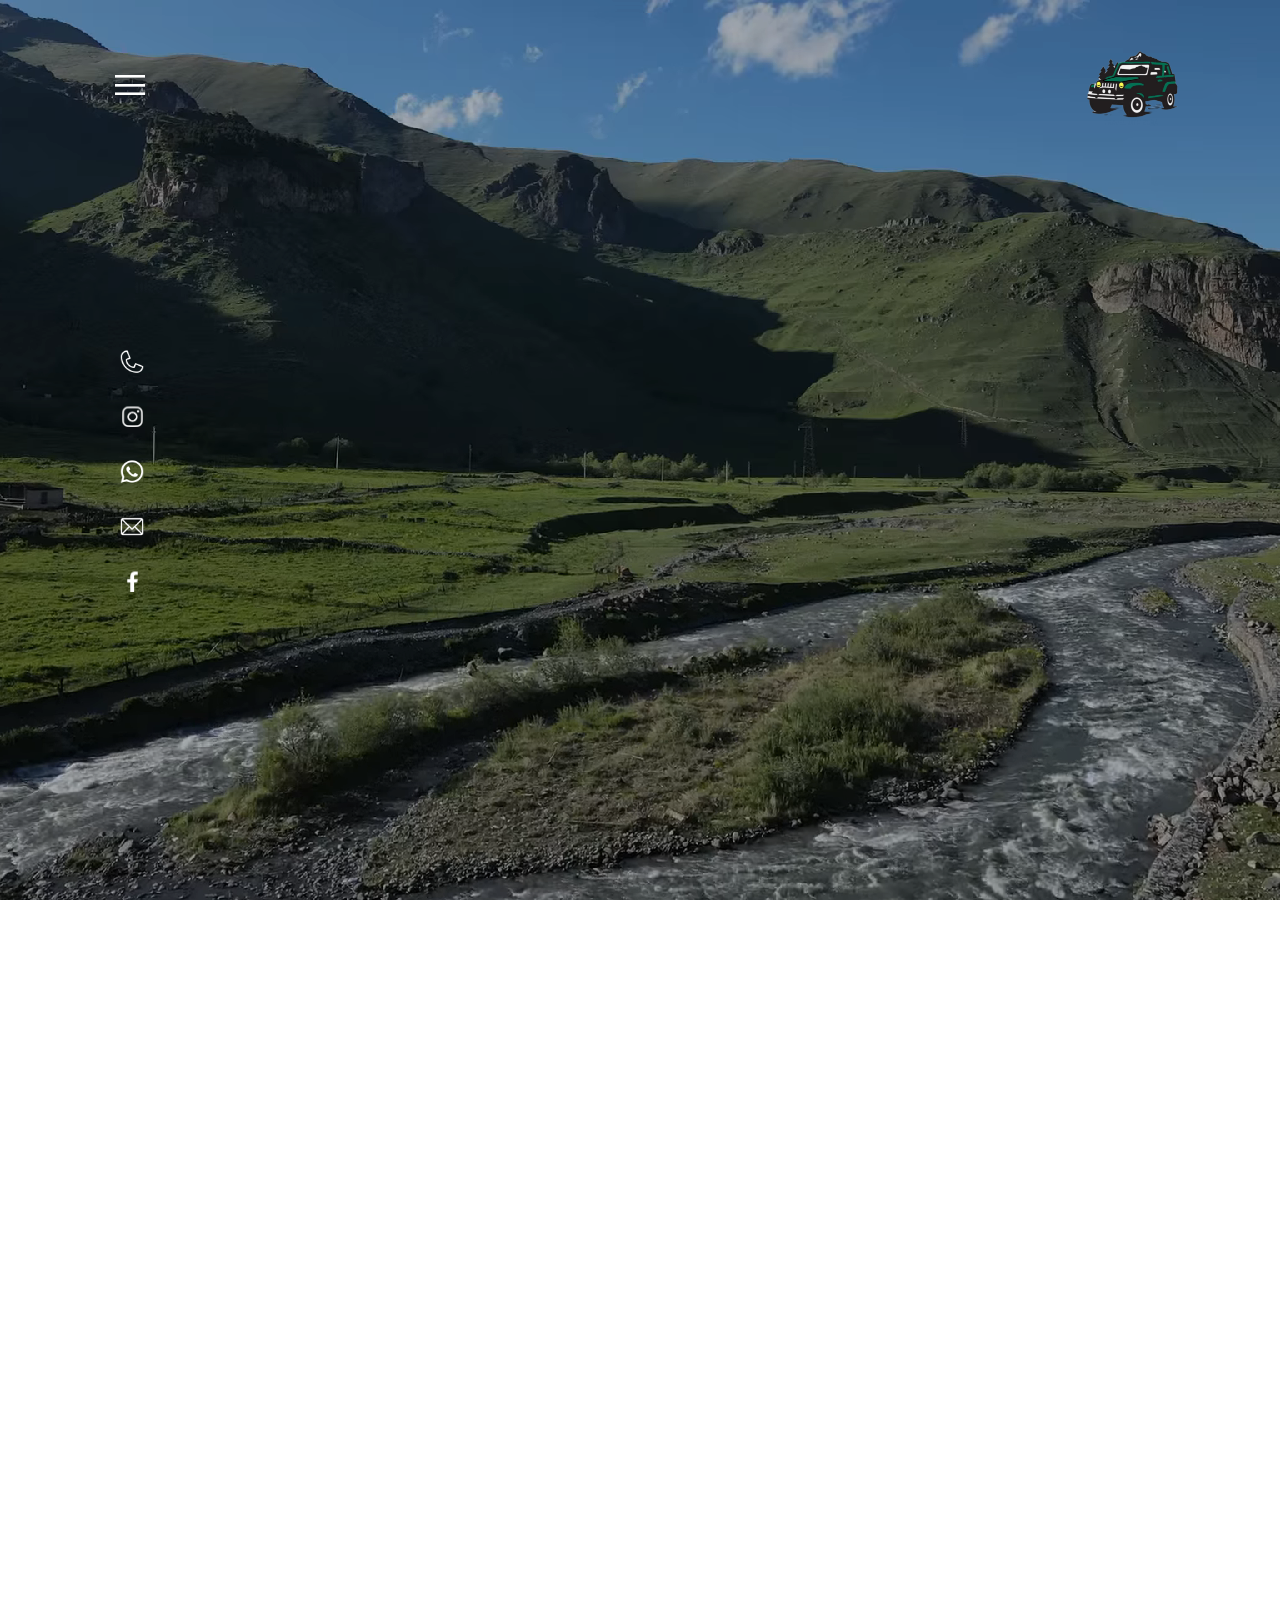
==== index.html @ bbb5bf5f "first commit" ====
<!DOCTYPE html>
<html lang="he" dir="rtl">

<head>
    <meta charset="UTF-8">
    <meta http-equiv="X-UA-Compatible" content="IE=edge">
    <meta name="viewport" content="width=device-width, initial-scale=1.0">
    <link rel="shortcut icon" type="image/png" href="img/camping.png">
    <!-- <meta name="description"
        content="סדנת ציור מנדלות בירושלים ובכל הארץ. סדנת ציור מנדלה. סדנת מנדלות בירושלים. שיעור ציור מנדלה. חוג ציור לילדים. סדנת ציור לילדים.">
    <meta name="keywords"
        content="סדנת ציור מנדלות, חוג ציור, סדנת ציור מנדלה, סדנת מנדלות בירושלים, שיעור ציור מנדלה, חוג ציור לילדים, טיפול באומנות, סדנת ציור לדתיים, סדנת ציור נפרדת, סדנת ציור ירושלים"> -->
    <link rel="stylesheet" href="css/style.css">
    <!-- <title>סדנת מנדלות בירושלים ובכל הארץ|ציור מנדלות|חוג ציור|סדנת ציור לילדים|</title> -->
    <title>טיולים בגאורגיה</title>
</head>

<body>

    <section class="showcase">
        <header>
            <img src="img/zura-logo.png" alt="">
            <a href="#" class="toggle"></a>
        </header>
        
        <video src="explore2.webm" muted loop autoplay></video>

        <div class="overlay"></div>

        <div class="text">
            <h2>מטיילים עם זורה</h2>
            <h3>נהג הטיולים שלכם בגאורגיה</h3>
            <p>
                נהג טיולים מנוסה שיהפוך את הטיול שלכם לחוויה אמיתית. מכיר היטב את השטח ויקח אתכם לכל
                יעד שתרצו בגאורגיה היפה. 
            </p>
            <a href="#">למידע והזמנות לחצו</a>
        </div>

        <div class="social-container">
            <ul class="social">
                <li><a href="tel:0546512208" class="differ-link"><img src="phone.png" alt=""></a></li>
                <li><a href="https://www.instagram.com/zurashatiri/?igshid=NTdlMDg3MTY%3D" target="_blank"><img src="instagram.png" alt=""></a></li>
                <li><a href="https://wa.me/972546512208?text=היי+זורה,+אשמח+לקבל+פרטים+על+טיולים+בגאורגיה,+אפשר+לשמוע+פרטים?+אשמח+שתחזור+אלי" class="differ-link"><img src="whatsapp.png" alt=""></a></li>
                <li><a href="mailto: zurabchik710@gmail.com" class="differ-link"><img src="email (1).png" alt=""></a></li>
                <li><a href="https://www.facebook.com/profile.php?id=100055292036579" target="_blank"><img src="facebook.png" alt=""></a></li>
            </ul>
        </div>

 
    </section>

    <div class="menu">
        <img src="img/zura-logo.png" alt="">
        <ul>
            <li><a href="#">בית</a></li>
            <li><a href="#">אודות</a></li>
            <li><a href="#">מקומות פופולרים</a></li>
            <li><a href="#">תמונות מטיולים</a></li>
            <li><a href="#">מטיילים מרוצים</a></li>
            <li><a href="#">מידע והזמנות</a></li>
        </ul>
    </div>

    <script>

        const menuToggle = document.querySelector('.toggle');
        const showcase = document.querySelector('.showcase');

        menuToggle.addEventListener('click', () => {
            menuToggle.classList.toggle('active');
            showcase.classList.toggle('active');
        })

    </script>



</body>

</html>
---- css/style.css ----
@import url('https://fonts.googleapis.com/css2?family=Noto+Sans+Hebrew:wght@400;500;600;800;900&display=swap');
* {
    box-sizing: border-box;
    padding: 0;
    margin: 0;
    text-decoration: none;
    font-family: 'Noto Sans Hebrew', sans-serif;
}

body {
    overflow: hidden;
}

.showcase {
    position: absolute;
    right: 0;
    width: 100%;
    min-height: 100vh;
    padding: 100px;
    padding-top: 70px;
    display: flex;
    justify-content: space-between;
    align-items: center;
    background: #111;
    color: #fff;
    z-index: 2;
    transition: 0.5s;
}

.showcase.active {
    right: -300px;
}

.showcase header {
    position: absolute;
    top: 0;
    left: 0;
    width: 100%;
    padding: 25px 100px;
    z-index: 1000;
    display: flex;
    align-items: center;
    justify-content: space-between;
}

header img {
    width: 120px;
    margin-right: -12px;
}

.logo {
    text-transform: uppercase;
    cursor: pointer;
}

.toggle {
    position: relative;
    width: 60px;
    height: 60px;
    background: url('menu.png');
    background-repeat: no-repeat;
    background-size: 30px;
    background-position: center;
    cursor: pointer;
}

.toggle.active {
    background: url('close.png');
    background-repeat: no-repeat;
    background-size: 22px;
    background-position: center;
}

.showcase video {
    position: absolute;
    top: 0;
    left: 0;
    width: 100%;
    height: 100%;
    object-fit: cover;
    opacity: 0.8;
}

.overlay {
    position: absolute;
    top: 0;
    left: 0;
    width: 100%;
    height: 100%;
}

.text {
    position: relative;
    z-index: 10;
    margin-top: 40px;
    transform: translateY(1000px);
    opacity: 0;
    animation: move 2s forwards ease-out;
}

.text h2 {
    font-size: 5em;
    font-weight: 800;
    line-height: 1em;
    text-transform: uppercase;
}

.text h3 {
    font-size: 4em;
    font-weight: 700;
    line-height: 1em;
    text-transform: uppercase;
}

.text p {
    font-size: 1.2em;
    margin: 20px 0;
    font-weight: 600;
    max-width: 700px;
}

.text a {
    display: inline-block;
    font-size: 1em;
    background: #fff;
    padding: 10px 30px;
    text-decoration: none;
    color: #111;
    margin-top: 10px;
    text-transform: uppercase;
    letter-spacing: 2px;
    transition: 0.2s;
}

.text a:hover {
    letter-spacing: 6px;
}

.social-container {
    padding: 100px;
    position: relative;
}

.social {
    position: absolute;
    left: 0;
    top: 0;
    z-index: 10;
    display: flex;
    flex-direction: column;
    justify-content: center;
    align-items: center;
}

.social li {
    list-style: none;
    height: 55px;
    display: flex;
    align-items: center;
    justify-content: center;
}

.social li a {
    display: inline-block;
    filter: invert(1);
    margin-right: 20px;
    transform: scale(0.5);
    transition: 0.5s;
}

.social li a.differ-link {
    transform: scale(0.35);
}

.social li a:hover {
    transform: scale(0.5) translateY(-15px);
}

.social li a.differ-link:hover {
    transform: scale(0.35) translateY(-15px);
}

.menu {
    position: absolute;
    top: 0;
    left: 0;
    width: 300px;
    height: 100%;
    display: flex;
    align-items: center;
    justify-content: center;
}

.menu img {
    width: 120px;
    position: absolute;
    top: 20px;
}


.menu ul {
    position: relative;
    list-style: none;
}

.menu ul li {
    margin-bottom: 5px;
}

.menu ul li a {
    text-decoration: none;
    font-size: 24px;
    color: #111;
    transition: 0.5s;
}

.menu ul li a:hover {
    color: #03a9f4;
}

/* #first {
    transform: translateY(1000px);
    animation: move 1.5s forwards ease-out 1s;
} */

@keyframes move {
    to {
        transform: translateY(0);
        opacity: 1;
    }
}




@media (max-width: 798px) {
    .showcase, .showcase header {
        padding: 40px;
    }

    .text h2 {
        font-size: 3em;
    }

    .text h3 {
        font-size: 2em;
    }

}
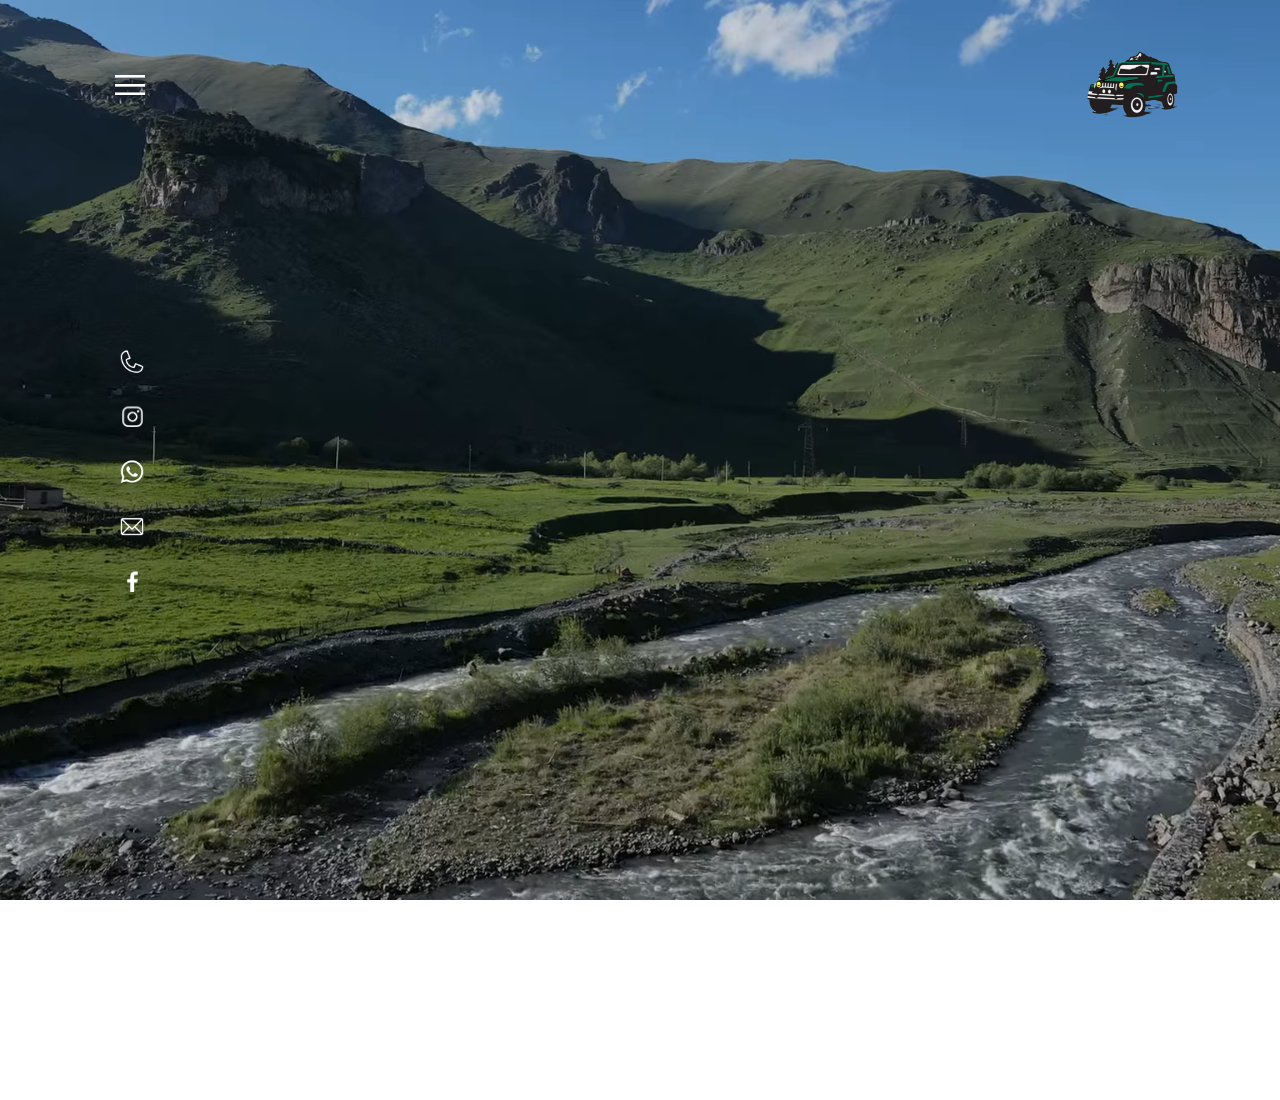
==== commit 95abfb5f: "update" ====
--- a/index.html
+++ b/index.html
@@ -13,6 +13,12 @@
     <link rel="stylesheet" href="css/style.css">
     <!-- <title>סדנת מנדלות בירושלים ובכל הארץ|ציור מנדלות|חוג ציור|סדנת ציור לילדים|</title> -->
     <title>טיולים בגאורגיה</title>
+    <style>
+        body {
+            overflow: hidden;
+        }
+    </style>
+
 </head>
 
 <body>
@@ -22,7 +28,7 @@
             <img src="img/zura-logo.png" alt="">
             <a href="#" class="toggle"></a>
         </header>
-        
+
         <video src="explore2.webm" muted loop autoplay></video>
 
         <div class="overlay"></div>
@@ -32,7 +38,7 @@
             <h3>נהג הטיולים שלכם בגאורגיה</h3>
             <p>
                 נהג טיולים מנוסה שיהפוך את הטיול שלכם לחוויה אמיתית. מכיר היטב את השטח ויקח אתכם לכל
-                יעד שתרצו בגאורגיה היפה. 
+                יעד שתרצו בגאורגיה היפה.
             </p>
             <a href="#">למידע והזמנות לחצו</a>
         </div>
@@ -40,21 +46,25 @@
         <div class="social-container">
             <ul class="social">
                 <li><a href="tel:0546512208" class="differ-link"><img src="phone.png" alt=""></a></li>
-                <li><a href="https://www.instagram.com/zurashatiri/?igshid=NTdlMDg3MTY%3D" target="_blank"><img src="instagram.png" alt=""></a></li>
-                <li><a href="https://wa.me/972546512208?text=היי+זורה,+אשמח+לקבל+פרטים+על+טיולים+בגאורגיה,+אפשר+לשמוע+פרטים?+אשמח+שתחזור+אלי" class="differ-link"><img src="whatsapp.png" alt=""></a></li>
-                <li><a href="mailto: zurabchik710@gmail.com" class="differ-link"><img src="email (1).png" alt=""></a></li>
-                <li><a href="https://www.facebook.com/profile.php?id=100055292036579" target="_blank"><img src="facebook.png" alt=""></a></li>
+                <li><a href="https://www.instagram.com/zurashatiri/?igshid=NTdlMDg3MTY%3D" target="_blank"><img
+                            src="instagram.png" alt=""></a></li>
+                <li><a href="https://wa.me/972546512208?text=היי+זורה,+אשמח+לקבל+פרטים+על+טיולים+בגאורגיה,+אפשר+לשמוע+פרטים?+אשמח+שתחזור+אלי"
+                        class="differ-link"><img src="whatsapp.png" alt=""></a></li>
+                <li><a href="mailto: zurabchik710@gmail.com" class="differ-link"><img src="email (1).png" alt=""></a>
+                </li>
+                <li><a href="https://www.facebook.com/profile.php?id=100055292036579" target="_blank"><img
+                            src="facebook.png" alt=""></a></li>
             </ul>
         </div>
 
- 
+
     </section>
 
     <div class="menu">
-        <img src="img/zura-logo.png" alt="">
+        <img src="img/zura-logo2.jpg" alt="">
         <ul>
-            <li><a href="#">בית</a></li>
-            <li><a href="#">אודות</a></li>
+            <li><a href="index.html">בית</a></li>
+            <li><a href="about.html">אודות</a></li>
             <li><a href="#">מקומות פופולרים</a></li>
             <li><a href="#">תמונות מטיולים</a></li>
             <li><a href="#">מטיילים מרוצים</a></li>
--- a/css/style.css
+++ b/css/style.css
@@ -1,14 +1,11 @@
 @import url('https://fonts.googleapis.com/css2?family=Noto+Sans+Hebrew:wght@400;500;600;800;900&display=swap');
+
 * {
     box-sizing: border-box;
     padding: 0;
     margin: 0;
     text-decoration: none;
     font-family: 'Noto Sans Hebrew', sans-serif;
-}
-
-body {
-    overflow: hidden;
 }
 
 .showcase {
@@ -78,7 +75,7 @@
     width: 100%;
     height: 100%;
     object-fit: cover;
-    opacity: 0.8;
+    /* opacity: 0.8; */
 }
 
 .overlay {
@@ -93,9 +90,9 @@
     position: relative;
     z-index: 10;
     margin-top: 40px;
-    transform: translateY(1000px);
-    opacity: 0;
-    animation: move 2s forwards ease-out;
+    transform: translateY(500px);
+    opacity: 0;
+    animation: move 1.5s forwards ease-out;
 }
 
 .text h2 {
@@ -192,15 +189,20 @@
 }
 
 .menu img {
-    width: 120px;
+    width: 240px;
     position: absolute;
     top: 20px;
+    margin-left: auto;
+    margin-right: auto;
+    left: 0;
+    right: 0;
 }
 
 
 .menu ul {
     position: relative;
     list-style: none;
+    margin-top: 60px;
 }
 
 .menu ul li {
@@ -218,10 +220,183 @@
     color: #03a9f4;
 }
 
-/* #first {
-    transform: translateY(1000px);
-    animation: move 1.5s forwards ease-out 1s;
+.toggle-about {
+    filter: invert(1);
+    position: absolute;
+    z-index: 100;}
+
+.menu2 {
+    position: absolute;
+    top: 0;
+    left: 0px;
+    opacity: 0;
+}
+
+.active2 {
+    right: -300px !important;
+}
+
+.move-side {
+    opacity: 1;
+}
+
+
+h1 {
+    text-align: center;
+    font-size: 5em;
+    font-weight: 800;
+    color: #0f5543;
+}
+
+
+.in-about {
+    animation: about-logo 2s forwards ease-out;
+    transform: translateY(800px);
+    opacity: 0;
+    margin-bottom: 45px;
+}
+
+.plus-img {
+    display: flex;
+    justify-content: space-around;
+    padding-bottom: 100px;
+}
+
+.icons {
+    /* padding: 30px; */
+    /* width: 35%; */
+    display: flex;
+    flex-direction: column;
+    align-items: center;
+}
+
+.flex-items {
+    display: flex;
+    text-align: center;
+    justify-content: center;
+    height: 100%;
+    flex-direction: column;
+}
+
+.flex-items>div {
+    padding: 30px;
+    border-radius: 10px;
+    margin-bottom: 25px;
+    /* background: #a1fce4; */
+}
+
+.icons img {
+    width: 65px;
+    margin-bottom: 15px;
+
+}
+
+.icons h3 {
+    font-weight: 900;
+    margin-bottom: 20px;
+    color: #0f5543;
+}
+
+.icons p {
+    width: 250px;
+    margin: auto;
+}
+
+
+.info-img {
+    width: 65%;
+    position: relative;
+}
+
+.info-img img {
+    width: 100%;
+    border-radius: 10px;
+    animation: about-logo 2.5s forwards ease-out;
+    transform: translateY(800px);
+    opacity: 0;
+}
+
+.info-img p {
+    margin-bottom: 8px;
+}
+
+#av-koteret {
+    position: relative;
+    margin-bottom: 120px;
+}
+
+.koteret {
+    font-size: 2em;
+    font-weight: 900;
+    color: white;
+    text-align: initial;
+    width: 340px;
+    border-radius: 10px;
+    background: #0f5543;
+    padding: 25px;
+    text-align: center;
+    position: absolute;
+    bottom: -90px;
+    margin-left: auto;
+    margin-right: auto;
+    left: 0;
+    right: 0;
+    z-index: 10;
+    transform: translateY(800px);
+    opacity: 0;
+
+}
+
+#profile-img {
+    width: 255px;
+    float: right;
+    margin-left: 20px;
+    margin-top: 6px;
+}
+
+#about {
+    position: absolute;
+    right: 0;
+    width: 100%;
+    padding-right: 20px;
+    transition: 0.5s;
+}
+
+#button {
+        position: absolute;
+        top: 0;
+        left: 0;
+        width: 100%;
+        padding: 48px 100px;
+        display: flex;
+        justify-content: end;
+}
+
+/* #rezume {
+    transform: translateY(800px);
+    opacity: 0;
 } */
+
+#first-icon {
+    animation: about-logo 3s forwards ease-out;
+    transform: translateY(800px);
+    opacity: 0;
+}
+
+#second-icon,#rezume,#third-icon {
+    transform: translateY(800px);
+    opacity: 0;
+}
+
+.effect-to-second {
+    animation: about-logo 2.5s forwards ease-out;
+}
+
+/* .effect-to-koteret {
+    animation: about-logo 2.5s forwards ease-out;
+} */
+
+
 
 @keyframes move {
     to {
@@ -230,6 +405,12 @@
     }
 }
 
+@keyframes about-logo {
+    to {
+        transform: translateY(0);
+        opacity: 1;
+    }
+}
 
 
 
@@ -246,27 +427,4 @@
         font-size: 2em;
     }
 
-}   
-
-
-
-
-
-
-
-
-
-
-
-
-
-
-
-
-
-
-
-
-
-
-
+}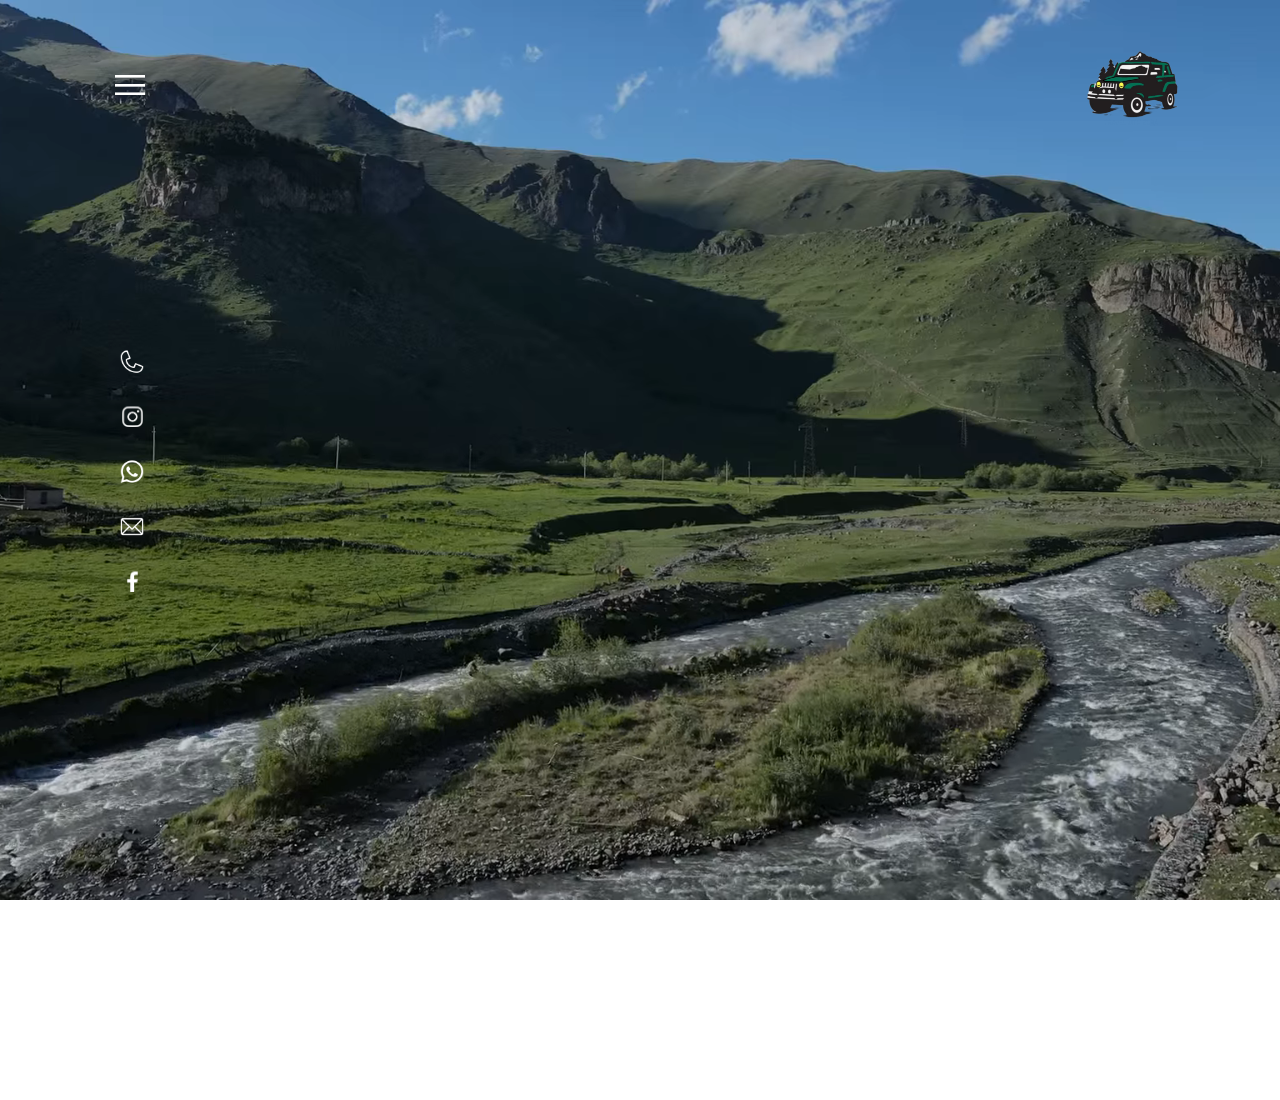
==== commit d948d056: "update" ====
--- a/index.html
+++ b/index.html
@@ -40,7 +40,7 @@
                 נהג טיולים מנוסה שיהפוך את הטיול שלכם לחוויה אמיתית. מכיר היטב את השטח ויקח אתכם לכל
                 יעד שתרצו בגאורגיה היפה.
             </p>
-            <a href="#">למידע והזמנות לחצו</a>
+            <a class="special-link" href="#">למידע והזמנות לחצו</a>
         </div>
 
         <div class="social-container">
@@ -65,7 +65,7 @@
         <ul>
             <li><a href="index.html">בית</a></li>
             <li><a href="about.html">אודות</a></li>
-            <li><a href="#">מקומות פופולרים</a></li>
+            <li><a href="destination.html">מקומות פופולרים</a></li>
             <li><a href="#">תמונות מטיולים</a></li>
             <li><a href="#">מטיילים מרוצים</a></li>
             <li><a href="#">מידע והזמנות</a></li>
--- a/css/style.css
+++ b/css/style.css
@@ -116,7 +116,7 @@
     max-width: 700px;
 }
 
-.text a {
+.text a,.special-link {
     display: inline-block;
     font-size: 1em;
     background: #fff;
@@ -133,6 +133,10 @@
     letter-spacing: 6px;
 }
 
+.special-link:hover {
+    letter-spacing: 6px;
+}
+
 .social-container {
     padding: 100px;
     position: relative;
@@ -240,14 +244,12 @@
     opacity: 1;
 }
 
-
 h1 {
     text-align: center;
     font-size: 5em;
     font-weight: 800;
     color: #0f5543;
 }
-
 
 .in-about {
     animation: about-logo 2s forwards ease-out;
@@ -372,11 +374,6 @@
         justify-content: end;
 }
 
-/* #rezume {
-    transform: translateY(800px);
-    opacity: 0;
-} */
-
 #first-icon {
     animation: about-logo 3s forwards ease-out;
     transform: translateY(800px);
@@ -392,10 +389,100 @@
     animation: about-logo 2.5s forwards ease-out;
 }
 
-/* .effect-to-koteret {
+.flex-columns .row {
+    display: flex;
+    flex-direction: row;
+    flex-wrap: wrap;
+    width: 100%;
+}
+
+.flex-reverse .row {
+    flex-direction: row-reverse;
+}
+
+.flex-columns .column {
+    display: flex;
+    flex-direction: column;
+    flex-basis: 100%;
+    flex: 1;
+}
+
+.flex-columns .column .column-1, .flex-columns .column .column-2 {
+    height: 100%;
+}
+
+.flex-columns .column-2 {
+    display: flex;
+    flex-direction: column;
+    align-items: flex-start;
+    justify-content: center;
+    padding: 30px;
+    background: #ccf8ed;
+    padding-top: 13px;
+}
+
+.diff-col {
+    background: #0f5543 !important;
+    color: #ccf8ed !important;
+}
+
+.diff-col h2 {
+    color: #ccf8ed !important;
+}
+
+.diff-col .special-link {
+    background: #ccf8ed !important;
+    color: #0f5543 !important;
+}
+
+.diff-col p.place-name {
+    color: #9affff;
+}
+
+.flex-columns img {
+    width: 100%;
+    height: 100%;
+    object-fit: cover;
+}
+
+.flex-columns .place-icon {
+    width: 45px !important;
+    height: initial !important;
+    object-fit: initial !important; 
+}
+
+.posi {
+    display: flex;
+    margin-right: -10px;
+    margin-bottom: 15px; 
+}
+
+.flex-columns p {
+    margin: 10px 0;
+}
+
+p.place-name {
+    color: #124c16;
+    font-style: italic;
+    font-weight: 700;
+    font-size: larger;
+    text-decoration: underline;
+    margin-bottom: 15px;
+}
+
+
+.flex-columns h2 {
+    font-weight: 900;
+    /* margin-bottom: 20px; */
+    color: #0f5543;
+    font-size: xx-large;
+}
+
+#article-one {
     animation: about-logo 2.5s forwards ease-out;
-} */
-
+    transform: translateY(800px);
+    opacity: 0;
+}
 
 
 @keyframes move {
@@ -412,8 +499,6 @@
     }
 }
 
-
-
 @media (max-width: 798px) {
     .showcase, .showcase header {
         padding: 40px;
